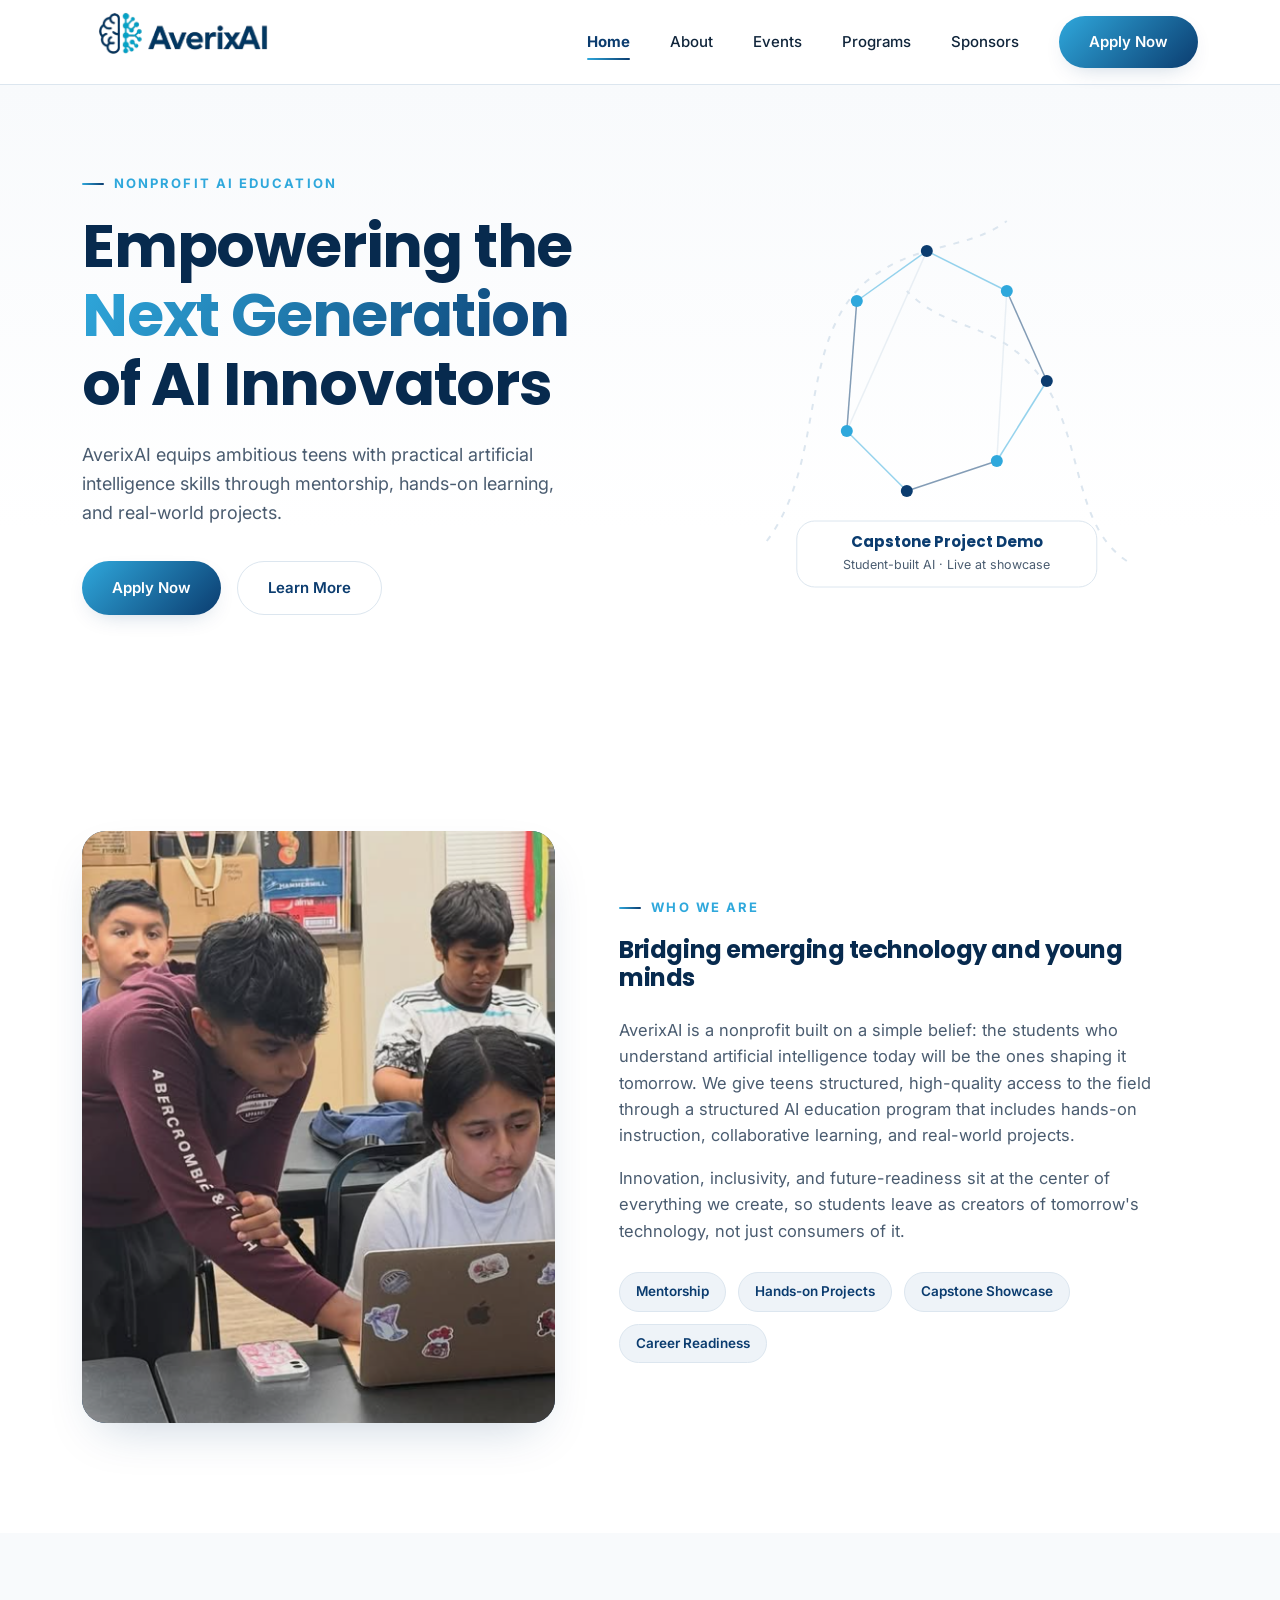
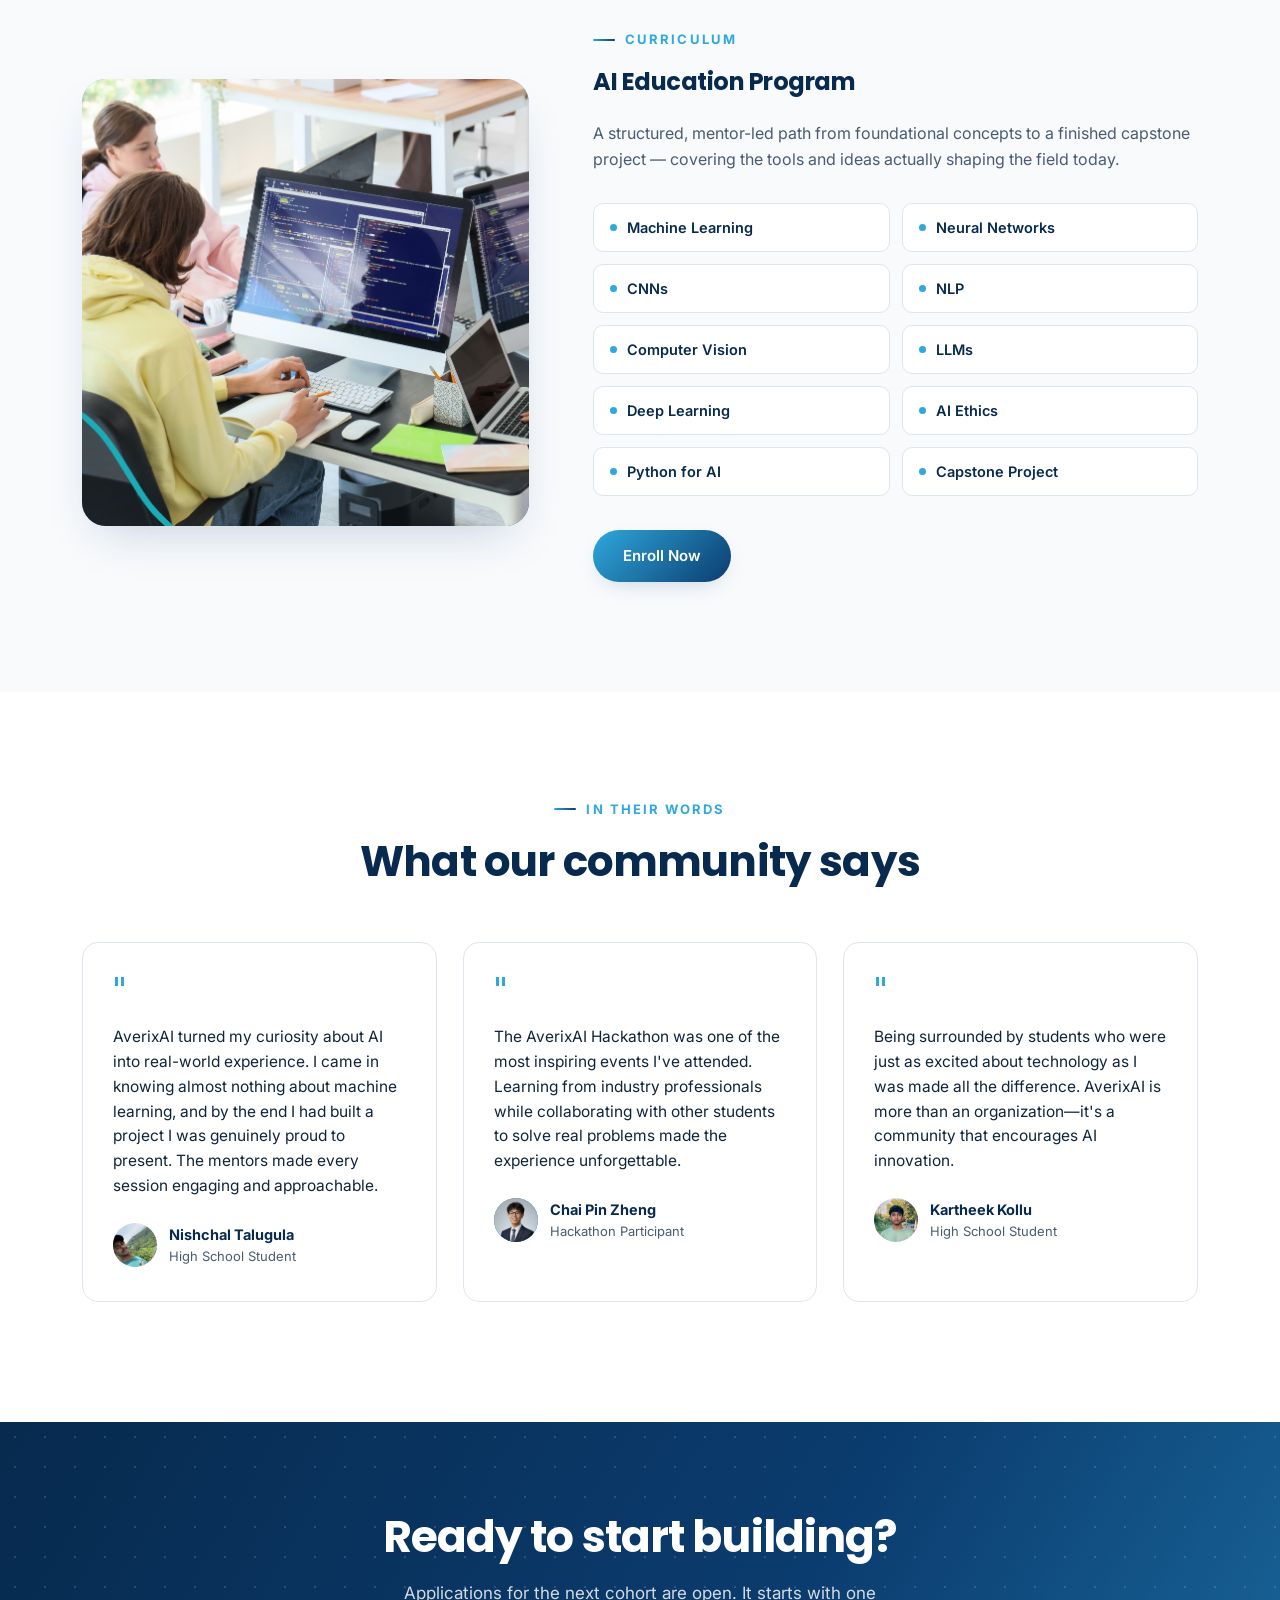
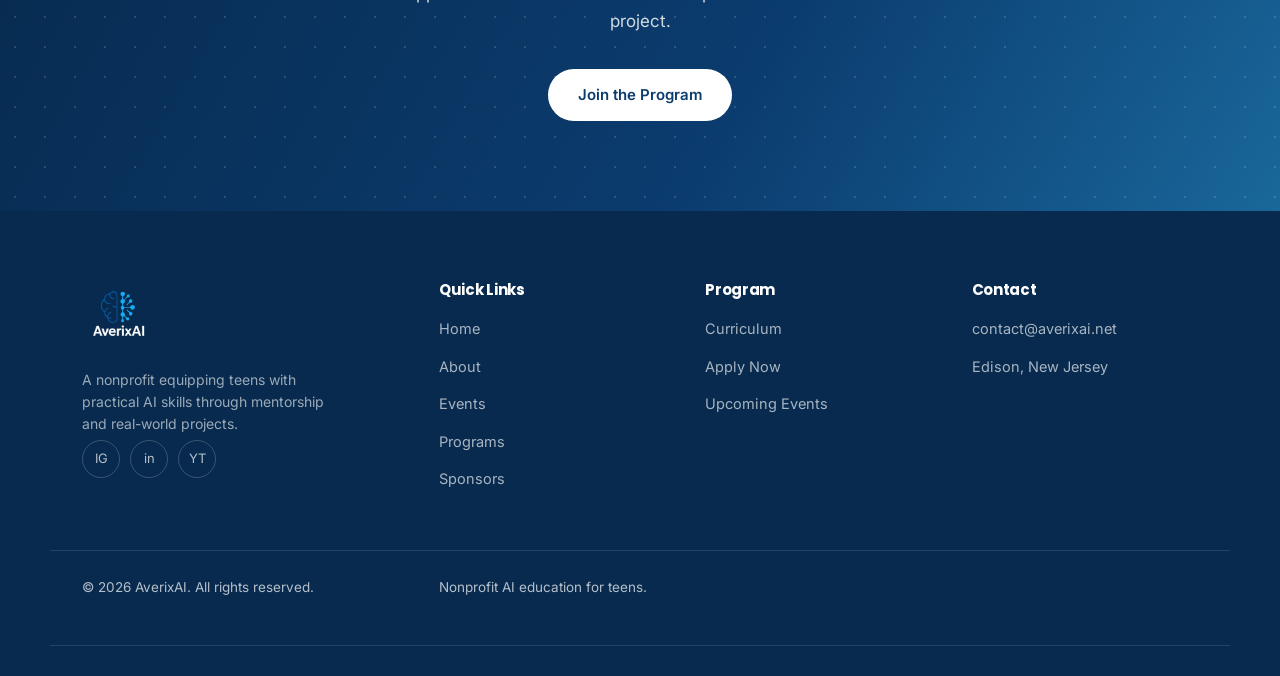
==== index.html @ ac70ca55 "Update index.html" ====
<!DOCTYPE html>
<html lang="en">
<head>
<meta charset="UTF-8">
<meta name="viewport" content="width=device-width, initial-scale=1.0">
<title>AverixAI — Empowering the Next Generation of AI Innovators</title>
<meta name="description" content="AverixAI is a nonprofit equipping teens with practical artificial intelligence skills through mentorship, hands-on learning, and real-world capstone projects.">
<link rel="icon" href="images/logowhitebackgroundsideways.png">
<link rel="preconnect" href="https://fonts.googleapis.com">
<link rel="preconnect" href="https://fonts.gstatic.com" crossorigin>
<link href="https://fonts.googleapis.com/css2?family=Poppins:wght@600;700;800&family=Inter:wght@400;500;600;700&display=swap" rel="stylesheet">
<link rel="stylesheet" href="style.css">
</head>
<body>

<!-- ===== Nav ===== -->
<header class="nav">
  <div class="container">
    <a href="index.html" class="nav-logo"><img src="images/logowhitebackgroundsideways.png" alt="AverixAI logo" width="100" height="250"></a>
    <nav class="nav-links">
      <a href="index.html" class="active">Home</a>
      <a href="about.html">About</a>
      <a href="events.html">Events</a>
      <a href="programs.html">Programs</a>
      <a href="sponsors.html">Sponsors</a>
      <a href="programs.html#apply" class="btn btn-primary">Apply Now</a>
    </nav>
    <button class="nav-toggle" aria-label="Toggle menu"><span></span><span></span><span></span></button>
  </div>
</header>

<!-- ===== Hero ===== -->
<section class="hero">
  <div class="container">
    <div class="hero-copy reveal">
      <span class="eyebrow">Nonprofit AI Education</span>
      <br>
      <h1>Empowering the <span class="accent">Next Generation</span> of AI Innovators</h1>
      <p>AverixAI equips ambitious teens with practical artificial intelligence skills through mentorship, hands-on learning, and real-world projects.</p>
      <div class="hero-actions">
        <a class="btn btn-primary" href="https://forms.gle/VHdP1PKy79CouppbA" target="_blank">Apply Now</a>
        <a href="about.html" class="btn btn-secondary">Learn More</a>
      </div>
    </div>
    <div class="hero-visual reveal">
      <svg viewBox="0 0 480 460" fill="none" xmlns="http://www.w3.org/2000/svg">
        <path class="synapse-path" d="M60 380 C 120 300, 90 180, 160 120 C 210 80, 260 90, 300 60" stroke="#DCE6EF" stroke-width="2" fill="none"/>
        <path class="synapse-path" d="M420 400 C 360 360, 380 260, 320 200 C 280 160, 240 170, 200 130" stroke="#DCE6EF" stroke-width="2" fill="none"/>
        <line x1="150" y1="140" x2="220" y2="90" stroke="#2FA8DC" stroke-width="1.5" opacity="0.5"/>
        <line x1="220" y1="90" x2="300" y2="130" stroke="#2FA8DC" stroke-width="1.5" opacity="0.5"/>
        <line x1="300" y1="130" x2="340" y2="220" stroke="#0B3C6F" stroke-width="1.5" opacity="0.5"/>
        <line x1="340" y1="220" x2="290" y2="300" stroke="#2FA8DC" stroke-width="1.5" opacity="0.5"/>
        <line x1="290" y1="300" x2="200" y2="330" stroke="#0B3C6F" stroke-width="1.5" opacity="0.5"/>
        <line x1="200" y1="330" x2="140" y2="270" stroke="#2FA8DC" stroke-width="1.5" opacity="0.5"/>
        <line x1="140" y1="270" x2="150" y2="140" stroke="#0B3C6F" stroke-width="1.5" opacity="0.5"/>
        <line x1="220" y1="90" x2="140" y2="270" stroke="#DCE6EF" stroke-width="1.5" opacity="0.6"/>
        <line x1="300" y1="130" x2="290" y2="300" stroke="#DCE6EF" stroke-width="1.5" opacity="0.6"/>
        <circle class="node d1" cx="150" cy="140" r="6" fill="#2FA8DC"/>
        <circle class="node d2" cx="220" cy="90" r="6" fill="#0B3C6F"/>
        <circle class="node d3" cx="300" cy="130" r="6" fill="#2FA8DC"/>
        <circle class="node d4" cx="340" cy="220" r="6" fill="#0B3C6F"/>
        <circle class="node d5" cx="290" cy="300" r="6" fill="#2FA8DC"/>
        <circle class="node d6" cx="200" cy="330" r="6" fill="#0B3C6F"/>
        <circle class="node d1" cx="140" cy="270" r="6" fill="#2FA8DC"/>
        <rect x="90" y="360" width="300" height="66" rx="18" fill="#FFFFFF" stroke="#DCE6EF"/>
        <text x="240" y="386" text-anchor="middle" font-family="Poppins, sans-serif" font-weight="700" font-size="15" fill="#0B3C6F">Capstone Project Demo</text>
        <text x="240" y="408" text-anchor="middle" font-family="Inter, sans-serif" font-size="12.5" fill="#4A5C70">Student-built AI · Live at showcase</text>
      </svg>
    </div>
  </div>
</section>

<!-- ===== About (home) ===== -->
<section class="about-home">
  <div class="container">
    <div class="about-figure reveal">
      <img src="images/about-photo.png" alt="AverixAI students working together on an AI project" class="about-figure-img">
    </div>
    <div class="about-copy reveal">
      <span class="eyebrow">Who We Are</span>
      <h2>Bridging emerging technology and young minds</h2>
      <br>
      <p>AverixAI is a nonprofit built on a simple belief: the students who understand artificial intelligence today will be the ones shaping it tomorrow. We give teens structured, high-quality access to the field through a structured AI education program that includes hands-on instruction, collaborative learning, and real-world projects.</p>
      <p>Innovation, inclusivity, and future-readiness sit at the center of everything we create, so students leave as creators of tomorrow's technology, not just consumers of it.</p>
      <div class="pill-row">
        <span class="pill">Mentorship</span>
        <span class="pill">Hands-on Projects</span>
        <span class="pill">Capstone Showcase</span>
        <span class="pill">Career Readiness</span>
      </div>
    </div>
  </div>
</section>

<!-- ===== AI Program (home) ===== -->
<section class="program-home">
  <div class="container">
    <div class="program-figure reveal">
      <img src="images/programphoto.jpg" alt="Teens coding together in the AverixAI program" class="program-figure-img">
    </div>
    <div class="program-copy reveal">
      <span class="eyebrow">Curriculum</span>
      <h2>AI Education Program</h2>
      <br>
      <p>A structured, mentor-led path from foundational concepts to a finished capstone project — covering the tools and ideas actually shaping the field today.</p>
      <div class="skill-grid reveal-stagger">
        <div class="skill-chip"><span class="dot"></span>Machine Learning</div>
        <div class="skill-chip"><span class="dot"></span>Neural Networks</div>
        <div class="skill-chip"><span class="dot"></span>CNNs</div>
        <div class="skill-chip"><span class="dot"></span>NLP</div>
        <div class="skill-chip"><span class="dot"></span>Computer Vision</div>
        <div class="skill-chip"><span class="dot"></span>LLMs</div>
        <div class="skill-chip"><span class="dot"></span>Deep Learning</div>
        <div class="skill-chip"><span class="dot"></span>AI Ethics</div>
        <div class="skill-chip"><span class="dot"></span>Python for AI</div>
        <div class="skill-chip"><span class="dot"></span>Capstone Project</div>
      </div>
      <a href="programs.html#apply" class="btn btn-primary">Enroll Now</a>
    </div>
  </div>
</section>

<!-- ===== Testimonials ===== -->
<section class="testimonials">
  <div class="container">
    <div class="section-head center reveal">
      <span class="eyebrow" style="justify-content:center">In Their Words</span>
      <h2>What our community says</h2>
    </div>
    <div class="testimonial-grid reveal-stagger">
      <div class="testimonial-card">
        <div class="quote-mark">"</div>
        <p class="quote">AverixAI turned my curiosity about AI into real-world experience. I came in knowing almost nothing about machine learning, and by the end I had built a project I was genuinely proud to present. The mentors made every session engaging and approachable.</p>
        <div class="testimonial-person">
          <img src="images/testimonial-nishchal.jpg" alt="Nishchal Talugula" class="avatar-ring">
          <div>
            <div class="name">Nishchal Talugula</div>
            <div class="role">High School Student</div>
          </div>
        </div>
      </div>
      <div class="testimonial-card">
        <div class="quote-mark">"</div>
        <p class="quote">The AverixAI Hackathon was one of the most inspiring events I've attended. Learning from industry professionals while collaborating with other students to solve real problems made the experience unforgettable.</p>
        <div class="testimonial-person">
          <img src="images/testimonial-chai.png" alt="Chai Pin Zheng" class="avatar-ring">
          <div>
            <div class="name">Chai Pin Zheng</div>
            <div class="role">Hackathon Participant</div>
          </div>
        </div>
      </div>
      <div class="testimonial-card">
        <div class="quote-mark">"</div>
        <p class="quote">Being surrounded by students who were just as excited about technology as I was made all the difference. AverixAI is more than an organization—it's a community that encourages AI innovation.</p>
        <div class="testimonial-person">
          <img src="images/testimonial-kartheek.jpg" alt="Kartheek Kollu" class="avatar-ring">
          <div>
            <div class="name">Kartheek Kollu</div>
            <div class="role">High School Student</div>
          </div>
        </div>
      </div>
    </div>
  </div>
</section>

<!-- ===== CTA ===== -->
<section class="cta-band">
  <div class="container reveal">
    <h2>Ready to start building?</h2>
    <p>Applications for the next cohort are open. It starts with one project.</p>
    <a href="programs.html#apply" class="btn btn-light">Join the Program</a>
  </div>
</section>

<!-- ===== Footer ===== -->
<footer class="footer">
  <div class="container">
    <div class="footer-brand">
      <img src="images/logo.png" alt="AverixAI logo">
      <p>A nonprofit equipping teens with practical AI skills through mentorship and real-world projects.</p>
      <div class="social-row">
        <a href="https://www.instagram.com/averix_ai/" aria-label="Instagram" target="_blank" rel="noopener">IG</a>
        <a href="#" aria-label="LinkedIn">in</a>
        <a href="#" aria-label="YouTube">YT</a>
      </div>
    </div>
    <div>
      <h4>Quick Links</h4>
      <ul>
        <li><a href="index.html">Home</a></li>
        <li><a href="about.html">About</a></li>
        <li><a href="events.html">Events</a></li>
        <li><a href="programs.html">Programs</a></li>
	<li><a href="sponsors.html">Sponsors</a></li>
      </ul>
    </div>
    <div>
      <h4>Program</h4>
      <ul>
        <li><a href="programs.html">Curriculum</a></li>
        <li><a href="programs.html#apply">Apply Now</a></li>
        <li><a href="events.html">Upcoming Events</a></li>
      </ul>
    </div>
    <div>
      <h4>Contact</h4>
      <ul>
        <li><a href="mailto:contact@averixai.net">contact@averixai.net</a></li>
        <li><a href="#">Edison, New Jersey</a></li>
      </ul>
    </div>
  </div>
  <div class="container footer-bottom">
    <span>© 2026 AverixAI. All rights reserved.</span>
    <span>Nonprofit AI education for teens.</span>
  </div>
</footer>

<script src="script.js"></script>
</body>
</html>
---- style.css ----
/* ===================================================================
   AverixAI — Stylesheet
   Design system: navy/light-blue palette per brief, synapse-line motif
   echoing the brain→circuit mark as the recurring signature device.
   =================================================================== */

:root {
  --navy: #0B3C6F;
  --navy-deep: #072A4E;
  --sky: #2FA8DC;
  --sky-light: #6FC6EA;
  --white: #FFFFFF;
  --fog: #F8FAFC;
  --mist: #EEF3F8;
  --ink: #10253B;
  --ink-soft: #4A5C70;
  --line: #DCE6EF;

  --font-display: 'Poppins', sans-serif;
  --font-body: 'Inter', sans-serif;

  --radius-lg: 24px;
  --radius-md: 16px;
  --radius-sm: 10px;

  --shadow-soft: 0 20px 50px -20px rgba(11, 60, 111, 0.25);
  --shadow-tight: 0 8px 24px -12px rgba(11, 60, 111, 0.3);

  --ease: cubic-bezier(0.16, 1, 0.3, 1);
}

* { margin: 0; padding: 0; box-sizing: border-box; }

html { scroll-behavior: smooth; }

@media (prefers-reduced-motion: reduce) {
  html { scroll-behavior: auto; }
  * { animation-duration: 0.01ms !important; animation-iteration-count: 1 !important; transition-duration: 0.01ms !important; }
}

body {
  font-family: var(--font-body);
  color: var(--ink);
  background: var(--white);
  line-height: 1.6;
  -webkit-font-smoothing: antialiased;
  overflow-x: hidden;
}

img { max-width: 100%; display: block; }

a { color: inherit; text-decoration: none; }

ul { list-style: none; }

.container {
  width: 100%;
  max-width: 1180px;
  margin: 0 auto;
  padding: 0 32px;
}

section { position: relative; }

h1, h2, h3, h4 {
  font-family: var(--font-display);
  color: var(--navy-deep);
  line-height: 1.15;
  letter-spacing: -0.02em;
  font-weight: 700;
}

.eyebrow {
  display: inline-flex;
  align-items: center;
  gap: 10px;
  font-family: var(--font-body);
  font-size: 13px;
  font-weight: 700;
  letter-spacing: 0.16em;
  text-transform: uppercase;
  color: var(--sky);
  margin-bottom: 18px;
}

.eyebrow::before {
  content: "";
  width: 22px;
  height: 2px;
  background: linear-gradient(90deg, var(--sky), var(--navy));
  border-radius: 2px;
}

p { color: var(--ink-soft); }

.section-head {
  max-width: 620px;
  margin-bottom: 56px;
}

.section-head.center { margin-left: auto; margin-right: auto; text-align: center; }

.section-head h2 { font-size: clamp(28px, 3.4vw, 42px); margin-bottom: 16px; }

.section-head p { font-size: 17px; }

/* ---------- Buttons ---------- */

.btn {
  display: inline-flex;
  align-items: center;
  justify-content: center;
  gap: 8px;
  padding: 14px 30px;
  border-radius: 100px;
  font-family: var(--font-body);
  font-weight: 600;
  font-size: 15px;
  cursor: pointer;
  border: none;
  transition: transform 0.35s var(--ease), box-shadow 0.35s var(--ease), background 0.35s var(--ease);
  white-space: nowrap;
}

.btn-primary {
  background: linear-gradient(135deg, var(--sky), var(--navy));
  color: var(--white);
  box-shadow: var(--shadow-tight);
}

.btn-primary:hover { transform: translateY(-3px); box-shadow: 0 16px 34px -14px rgba(11,60,111,0.45); }

.btn-secondary {
  background: transparent;
  color: var(--navy);
  border: 1.5px solid var(--line);
}

.btn-secondary:hover { border-color: var(--sky); color: var(--sky); transform: translateY(-3px); }

.btn-light {
  background: var(--white);
  color: var(--navy);
}
.btn-light:hover { transform: translateY(-3px); box-shadow: var(--shadow-tight); }

.btn-block { width: 100%; }

/* ---------- Nav ---------- */

.nav {
  position: sticky;
  top: 0;
  z-index: 200;
  background: rgba(255, 255, 255, 0.82);
  backdrop-filter: blur(14px);
  -webkit-backdrop-filter: blur(14px);
  border-bottom: 1px solid var(--line);
}

.nav .container {
  display: flex;
  align-items: center;
  justify-content: space-between;
  height: 84px;
}

.nav-logo { display: flex; align-items: center; }
.nav-logo img { height: 200px; width: auto; }

.nav-links {
  display: flex;
  align-items: center;
  gap: 40px;
}

.nav-links a:not(.btn) {
  font-size: 15px;
  font-weight: 500;
  color: var(--ink);
  position: relative;
  padding: 6px 0;
  transition: color 0.25s var(--ease);
}

.nav-links a:not(.btn)::after {
  content: "";
  position: absolute;
  left: 0; right: 100%;
  bottom: 0;
  height: 2px;
  background: linear-gradient(90deg, var(--sky), var(--navy));
  transition: right 0.35s var(--ease);
  border-radius: 2px;
}

.nav-links a:not(.btn):hover { color: var(--navy); }
.nav-links a:not(.btn):hover::after,
.nav-links a.active::after { right: 0; }
.nav-links a.active { color: var(--navy); font-weight: 700; }

.nav-toggle {
  display: none;
  flex-direction: column;
  gap: 5px;
  background: none;
  border: none;
  cursor: pointer;
  padding: 8px;
}
.nav-toggle span { width: 24px; height: 2px; background: var(--navy-deep); border-radius: 2px; transition: all 0.3s var(--ease); }

/* ---------- Synapse divider — signature element ---------- */

.synapse-divider {
  display: block;
  width: 100%;
  height: 34px;
  margin: 0 auto;
}

.synapse-rule {
  display: flex;
  align-items: center;
  gap: 6px;
  width: 100%;
}
.synapse-rule .line { flex: 1; height: 1px; background: var(--line); }
.synapse-rule .dot { width: 5px; height: 5px; border-radius: 50%; background: var(--sky); }
.synapse-rule .dot:nth-child(3) { background: var(--navy); }

/* ---------- Hero ---------- */

.hero {
  padding: 76px 0 100px;
  background: linear-gradient(180deg, var(--fog) 0%, var(--white) 70%);
  overflow: hidden;
  position: relative;
}

.hero .container {
  display: grid;
  grid-template-columns: 1.05fr 0.95fr;
  gap: 60px;
  align-items: center;
}

.hero-copy h1 {
  font-size: clamp(38px, 5vw, 60px);
  margin-bottom: 22px;
}

.hero-copy h1 .accent {
  background: linear-gradient(120deg, var(--sky), var(--navy));
  -webkit-background-clip: text;
  background-clip: text;
  color: transparent;
}

.hero-copy p {
  font-size: 18px;
  max-width: 480px;
  margin-bottom: 34px;
}

.hero-actions { display: flex; gap: 16px; flex-wrap: wrap; }

.hero-visual {
  position: relative;
  height: 460px;
}

.hero-visual svg { width: 100%; height: 100%; }

.node { animation: pulse 3.4s ease-in-out infinite; transform-origin: center; }
.node.d1 { animation-delay: 0s; }
.node.d2 { animation-delay: 0.5s; }
.node.d3 { animation-delay: 1s; }
.node.d4 { animation-delay: 1.5s; }
.node.d5 { animation-delay: 2s; }
.node.d6 { animation-delay: 2.5s; }

@keyframes pulse {
  0%, 100% { opacity: 0.55; r: 5; }
  50% { opacity: 1; r: 7; }
}

.synapse-path {
  stroke-dasharray: 6 8;
  animation: dash 24s linear infinite;
}
@keyframes dash { to { stroke-dashoffset: -400; } }

/* ---------- Reveal-on-scroll ---------- */

.reveal {
  opacity: 0;
  transform: translateY(28px);
  transition: opacity 0.8s var(--ease), transform 0.8s var(--ease);
}
.reveal.in-view { opacity: 1; transform: translateY(0); }
.reveal-stagger.in-view > * { opacity: 1; transform: translateY(0); }
.reveal-stagger > * {
  opacity: 0;
  transform: translateY(24px);
  transition: opacity 0.7s var(--ease), transform 0.7s var(--ease);
}
.reveal-stagger.in-view > *:nth-child(1) { transition-delay: 0.05s; }
.reveal-stagger.in-view > *:nth-child(2) { transition-delay: 0.15s; }
.reveal-stagger.in-view > *:nth-child(3) { transition-delay: 0.25s; }
.reveal-stagger.in-view > *:nth-child(4) { transition-delay: 0.35s; }

/* ---------- About (home) section ---------- */

.about-home {
  padding: 110px 0;
}

.about-home .container {
  display: grid;
  grid-template-columns: 0.9fr 1.1fr;
  gap: 64px;
  align-items: center;
}

.about-figure {
  position: relative;
  border-radius: var(--radius-lg);
  background: linear-gradient(150deg, var(--navy) 0%, var(--navy-deep) 100%);
  aspect-ratio: 4/5;
  overflow: hidden;
  box-shadow: var(--shadow-soft);
}

.about-figure-img {
  width: 100%;
  height: 100%;
  object-fit: cover;
  display: block;
}

.about-copy p { margin-bottom: 16px; font-size: 16.5px; }

.pill-row {
  display: flex;
  gap: 12px;
  flex-wrap: wrap;
  margin-top: 28px;
}

.pill {
  padding: 8px 16px;
  border-radius: 100px;
  background: var(--mist);
  color: var(--navy);
  font-size: 13.5px;
  font-weight: 600;
  border: 1px solid var(--line);
}

/* ---------- AI Program section (home) ---------- */

.program-home {
  padding: 90px 0 110px;
  background: var(--fog);
}

.program-home .container {
  display: grid;
  grid-template-columns: 0.85fr 1.15fr;
  gap: 64px;
  align-items: center;
}

.program-figure {
  border-radius: var(--radius-lg);
  aspect-ratio: 1/1;
  background: linear-gradient(160deg, var(--sky-light), var(--sky) 55%, var(--navy) 130%);
  position: relative;
  overflow: hidden;
  box-shadow: var(--shadow-soft);
}

.program-figure-img {
  position: relative;
  z-index: 1;
  width: 100%;
  height: 100%;
  object-fit: cover;
  display: block;
}

.skill-grid {
  display: grid;
  grid-template-columns: repeat(2, 1fr);
  gap: 12px;
  margin: 30px 0 34px;
}

.skill-chip {
  display: flex;
  align-items: center;
  gap: 10px;
  padding: 12px 16px;
  background: var(--white);
  border: 1px solid var(--line);
  border-radius: var(--radius-sm);
  font-size: 14.5px;
  font-weight: 600;
  color: var(--navy-deep);
  transition: transform 0.3s var(--ease), border-color 0.3s var(--ease);
}
.skill-chip:hover { transform: translateY(-3px); border-color: var(--sky); }
.skill-chip .dot { width: 7px; height: 7px; border-radius: 50%; background: var(--sky); flex-shrink: 0; }

/* ---------- Testimonials ---------- */

.testimonials { padding: 100px 0 120px; }

.testimonial-grid {
  display: grid;
  grid-template-columns: repeat(3, 1fr);
  gap: 26px;
}

.testimonial-card {
  background: var(--white);
  border: 1px solid var(--line);
  border-radius: var(--radius-md);
  padding: 34px 30px;
  transition: transform 0.4s var(--ease), box-shadow 0.4s var(--ease);
}
.testimonial-card:hover { transform: translateY(-6px); box-shadow: var(--shadow-soft); }

.testimonial-card .quote-mark {
  font-family: var(--font-display);
  font-size: 42px;
  color: var(--sky);
  line-height: 1;
  margin-bottom: 6px;
}

.testimonial-card p.quote { color: var(--ink); font-size: 15.5px; margin-bottom: 24px; }

.testimonial-person { display: flex; align-items: center; gap: 12px; }

.avatar-ring {
  width: 44px; height: 44px;
  border-radius: 50%;
  background: linear-gradient(135deg, var(--sky), var(--navy));
  display: flex; align-items: center; justify-content: center;
  color: var(--white); font-family: var(--font-display); font-weight: 700; font-size: 15px;
  flex-shrink: 0;
  object-fit: cover;
}

.testimonial-person .name { font-weight: 700; color: var(--navy-deep); font-size: 14.5px; }
.testimonial-person .role { font-size: 13px; color: var(--ink-soft); }

/* ---------- CTA band ---------- */

.cta-band {
  padding: 90px 0;
  background: linear-gradient(120deg, var(--navy-deep), var(--navy) 60%, var(--sky) 160%);
  position: relative;
  overflow: hidden;
}

.cta-band::before {
  content: "";
  position: absolute; inset: 0;
  background-image: radial-gradient(rgba(255,255,255,0.14) 1.5px, transparent 1.5px);
  background-size: 30px 30px;
}

.cta-band .container { position: relative; text-align: center; }

.cta-band h2 { color: var(--white); font-size: clamp(28px, 3.6vw, 44px); margin-bottom: 18px; }
.cta-band p { color: rgba(255,255,255,0.82); max-width: 520px; margin: 0 auto 34px; font-size: 17px; }

/* ---------- Footer ---------- */

.footer {
  background: var(--navy-deep);
  color: rgba(255,255,255,0.7);
  padding: 70px 0 30px;
}

.footer .container {
  display: grid;
  grid-template-columns: 1.4fr 1fr 1fr 1fr;
  gap: 40px;
  padding-bottom: 46px;
  border-bottom: 1px solid rgba(255,255,255,0.12);
}

.footer-brand img { height: 72px; margin-bottom: 16px; }
.footer-brand p { color: rgba(255,255,255,0.6); font-size: 14px; max-width: 260px; }

.footer h4 { color: var(--white); font-size: 15px; margin-bottom: 18px; font-family: var(--font-display); }

.footer ul li { margin-bottom: 12px; }
.footer ul li a { font-size: 14.5px; color: rgba(255,255,255,0.65); transition: color 0.25s var(--ease); }
.footer ul li a:hover { color: var(--sky-light); }

.social-row { display: flex; gap: 10px; margin-top: 4px; }
.social-row a {
  width: 38px; height: 38px;
  border-radius: 50%;
  border: 1px solid rgba(255,255,255,0.2);
  display: flex; align-items: center; justify-content: center;
  font-size: 13px;
  transition: background 0.3s var(--ease), border-color 0.3s var(--ease);
}
.social-row a:hover { background: var(--sky); border-color: var(--sky); }

.footer-bottom {
  display: flex;
  justify-content: space-between;
  align-items: center;
  padding-top: 26px;
  font-size: 13.5px;
  flex-wrap: wrap;
  gap: 10px;
}

/* ---------- Page banner (inner pages) ---------- */

.page-banner {
  padding: 64px 0 90px;
  background: linear-gradient(180deg, var(--fog), var(--white));
  text-align: center;
}

.page-banner h1 { font-size: clamp(34px, 4.6vw, 52px); margin-bottom: 16px; }
.page-banner p.lead { max-width: 560px; margin: 0 auto; font-size: 17.5px; }

.banner-image {
  margin-top: 46px;
  border-radius: var(--radius-lg);
  aspect-ratio: 21/8;
  background: linear-gradient(120deg, var(--navy-deep), var(--navy) 55%, var(--sky));
  position: relative;
  overflow: hidden;
  box-shadow: var(--shadow-soft);
}
.banner-image-img {
  position: relative;
  z-index: 1;
  width: 100%;
  height: 100%;
  object-fit: cover;
  display: block;
}

/* ---------- Stats ---------- */

.stats { padding: 100px 0; }

.stats-grid {
  display: grid;
  grid-template-columns: repeat(4, 1fr);
  gap: 24px;
}

.stat-card {
  text-align: center;
  padding: 38px 20px;
  border-radius: var(--radius-md);
  background: var(--fog);
  border: 1px solid var(--line);
  transition: transform 0.4s var(--ease), box-shadow 0.4s var(--ease);
}
.stat-card:hover { transform: translateY(-6px); box-shadow: var(--shadow-soft); background: var(--white); }

.stat-icon {
  width: 52px; height: 52px;
  margin: 0 auto 18px;
  border-radius: 50%;
  background: linear-gradient(135deg, var(--sky), var(--navy));
  display: flex; align-items: center; justify-content: center;
  color: var(--white);
}

.stat-num {
  font-family: var(--font-display);
  font-size: 40px;
  font-weight: 700;
  color: var(--navy-deep);
  line-height: 1;
  margin-bottom: 10px;
}

.stat-label { font-size: 14.5px; font-weight: 600; color: var(--ink-soft); }

/* ---------- Leadership ---------- */

.leadership { padding: 20px 0 110px; background: var(--fog); }
.leadership-inner { padding-top: 90px; }

.leader-grid {
  display: grid;
  grid-template-columns: repeat(4, 1fr);
  gap: 26px;
}

.leader-card {
  background: var(--white);
  border-radius: var(--radius-md);
  border: 1px solid var(--line);
  padding: 34px 22px;
  text-align: center;
  transition: transform 0.4s var(--ease), box-shadow 0.4s var(--ease);
}
.leader-card:hover { transform: translateY(-6px); box-shadow: var(--shadow-soft); }

.leader-photo {
  width: 108px; height: 108px;
  border-radius: 50%;
  margin: 0 auto 20px;
  background: linear-gradient(150deg, var(--mist), var(--line));
  border: 2px dashed var(--sky-light);
  display: flex; align-items: center; justify-content: center;
  color: var(--sky);
  font-size: 13px; font-weight: 600;
  object-fit: cover;
}

.leader-card .name { font-family: var(--font-display); font-weight: 700; font-size: 17px; color: var(--navy-deep); margin-bottom: 4px; }
.leader-card .role { font-size: 13.5px; color: var(--sky); font-weight: 600; }

/* ---------- Values ---------- */

.values { padding: 20px 0 120px; }
.values-inner { padding-top: 90px; }

.values-grid {
  display: grid;
  grid-template-columns: repeat(4, 1fr);
  gap: 24px;
}

.value-card {
  padding: 34px 26px;
  border-radius: var(--radius-md);
  border: 1px solid var(--line);
  transition: transform 0.4s var(--ease), box-shadow 0.4s var(--ease), border-color 0.4s var(--ease);
}
.value-card:hover { transform: translateY(-6px); box-shadow: var(--shadow-soft); border-color: var(--sky-light); }

.value-icon {
  width: 46px; height: 46px;
  border-radius: 12px;
  background: var(--mist);
  display: flex; align-items: center; justify-content: center;
  color: var(--navy);
  margin-bottom: 20px;
}

.value-card h3 { font-size: 18.5px; margin-bottom: 10px; }
.value-card p { font-size: 14.5px; }

/* ---------- Events page ---------- */

.events-list { padding: 20px 0 120px; }
.events-list .container > * + * { margin-top: 40px; }

.event-card {
  display: grid;
  grid-template-columns: 1.7fr 1fr;
  gap: 0;
  border: 1px solid var(--line);
  border-radius: var(--radius-lg);
  overflow: hidden;
  background: var(--white);
  transition: box-shadow 0.4s var(--ease);
}
.event-card:hover { box-shadow: var(--shadow-soft); }

.event-main { padding: 44px; }

.event-tag {
  display: inline-block;
  padding: 6px 14px;
  border-radius: 100px;
  font-size: 12.5px;
  font-weight: 700;
  letter-spacing: 0.04em;
  margin-bottom: 18px;
}
.event-tag.past { background: var(--mist); color: var(--ink-soft); }
.event-tag.upcoming { background: rgba(47,168,220,0.14); color: var(--sky); }

.event-main h3 { font-size: 26px; margin-bottom: 14px; }

.event-meta {
  display: flex;
  gap: 22px;
  flex-wrap: wrap;
  margin-bottom: 20px;
  font-size: 14px;
  color: var(--ink-soft);
  font-weight: 500;
}
.event-meta span { display: flex; align-items: center; gap: 7px; }

.event-main p.desc { font-size: 15px; margin-bottom: 10px; }

.event-side {
  background: var(--fog);
  padding: 44px 34px;
  border-left: 1px solid var(--line);
  display: flex;
  flex-direction: column;
  justify-content: center;
}

.event-side h4 {
  font-size: 13.5px;
  text-transform: uppercase;
  letter-spacing: 0.08em;
  color: var(--navy);
  margin-bottom: 18px;
}

.event-side .btn-secondary { margin-bottom: 12px; width: 100%; }

/* ---------- Programs page ---------- */

.program-overview { padding: 20px 0 100px; }
.program-overview-inner { padding-top: 90px; }

.overview-grid {
  display: grid;
  grid-template-columns: 1fr 1fr;
  gap: 60px;
  align-items: start;
}

.overview-list {
  display: grid;
  grid-template-columns: repeat(2, 1fr);
  gap: 10px 20px;
  margin-top: 20px;
}
.overview-list li {
  font-size: 14.5px;
  font-weight: 600;
  color: var(--navy-deep);
  display: flex;
  align-items: center;
  gap: 9px;
}
.overview-list li::before {
  content: "";
  width: 6px; height: 6px;
  border-radius: 50%;
  background: var(--sky);
  flex-shrink: 0;
}

.highlights { padding: 20px 0 110px; background: var(--fog); }
.highlights-inner { padding-top: 90px; }

.highlights-grid {
  display: grid;
  grid-template-columns: repeat(3, 1fr);
  gap: 24px;
}

.highlight-card {
  background: var(--white);
  border-radius: var(--radius-md);
  padding: 32px 26px;
  border: 1px solid var(--line);
  transition: transform 0.4s var(--ease), box-shadow 0.4s var(--ease);
}
.highlight-card:hover { transform: translateY(-6px); box-shadow: var(--shadow-soft); }

.highlight-card .value-icon { margin-bottom: 18px; }
.highlight-card h3 { font-size: 17px; margin-bottom: 8px; }
.highlight-card p { font-size: 14px; }

/* ---------- Timeline ---------- */

.timeline-section { padding: 20px 0 120px; }
.timeline-inner { padding-top: 90px; }

.timeline {
  position: relative;
  max-width: 760px;
  margin: 0 auto;
}

.timeline::before {
  content: "";
  position: absolute;
  left: 27px;
  top: 8px;
  bottom: 8px;
  width: 2px;
  background: repeating-linear-gradient(180deg, var(--sky-light) 0 6px, transparent 6px 12px);
}

.timeline-item {
  display: grid;
  grid-template-columns: 56px 1fr;
  gap: 24px;
  padding-bottom: 44px;
  position: relative;
}
.timeline-item:last-child { padding-bottom: 0; }

.timeline-node {
  width: 56px; height: 56px;
  border-radius: 50%;
  background: var(--white);
  border: 2px solid var(--sky);
  display: flex; align-items: center; justify-content: center;
  font-family: var(--font-display);
  font-weight: 700;
  color: var(--navy);
  font-size: 15px;
  z-index: 2;
  transition: background 0.3s var(--ease), color 0.3s var(--ease);
}

.timeline-item:hover .timeline-node { background: var(--navy); color: var(--white); }

.timeline-body {
  background: var(--fog);
  border: 1px solid var(--line);
  border-radius: var(--radius-md);
  padding: 22px 26px;
}
.timeline-body h4 { font-size: 17px; margin-bottom: 6px; }
.timeline-body p { font-size: 14px; }

/* ---------- Responsive ---------- */

@media (max-width: 980px) {
  .hero .container,
  .about-home .container,
  .program-home .container,
  .overview-grid { grid-template-columns: 1fr; }

  .hero-visual { height: 320px; order: -1; }
  .about-figure, .program-figure { max-width: 420px; margin: 0 auto; }

  .testimonial-grid,
  .stats-grid,
  .leader-grid,
  .values-grid,
  .highlights-grid { grid-template-columns: repeat(2, 1fr); }

  .event-card { grid-template-columns: 1fr; }
  .event-side { border-left: none; border-top: 1px solid var(--line); }

  .footer .container { grid-template-columns: 1fr 1fr; }
}

@media (max-width: 760px) {
  .nav-links { position: fixed; top: 84px; left: 0; right: 0; background: var(--white); flex-direction: column; align-items: flex-start; gap: 0; padding: 10px 32px 26px; border-bottom: 1px solid var(--line); transform: translateY(-130%); opacity: 0; transition: all 0.35s var(--ease); pointer-events: none; }
  .nav-links.open { transform: translateY(0); opacity: 1; pointer-events: auto; }
  .nav-links a:not(.btn) { width: 100%; padding: 14px 0; border-bottom: 1px solid var(--line); }
  .nav-links .btn { margin-top: 16px; width: 100%; }
  .nav-toggle { display: flex; }

  .testimonial-grid,
  .stats-grid,
  .leader-grid,
  .values-grid,
  .highlights-grid { grid-template-columns: 1fr; }

  .footer .container { grid-template-columns: 1fr; }
  .event-main, .event-side { padding: 30px 26px; }
}

/* ---------- Sponsors page ---------- */

.sponsors-section { padding: 20px 0 40px; }

.sponsor-stage {
  display: flex;
  align-items: center;
  gap: 20px;
  max-width: 900px;
  margin: 0 auto;
}

.sponsor-track {
  flex: 1;
  overflow: hidden;
  border: 1px solid var(--line);
  border-radius: var(--radius-lg);
  background: var(--white);
  box-shadow: var(--shadow-soft);
  position: relative;
}

.sponsor-card {
  display: none;
  grid-template-columns: 0.8fr 1.2fr;
  gap: 40px;
  align-items: center;
  padding: 50px 46px;
}

.sponsor-card.active { display: grid; }

.sponsor-logo {
  display: flex;
  align-items: center;
  justify-content: center;
  height: 190px;
  width: 100%;
  border-radius: var(--radius-md);
  background: var(--fog);
  border: 1px dashed var(--sky-light);
  font-family: var(--font-display);
  font-weight: 700;
  font-size: 20px;
  color: var(--navy);
  text-align: center;
  padding: 10px;
  object-fit: contain;
}

.sponsor-info h3 { font-size: 22px; margin-bottom: 12px; }
.sponsor-info p { font-size: 15px; margin-bottom: 22px; }

.carousel-arrow {
  flex-shrink: 0;
  width: 44px; height: 44px;
  border-radius: 50%;
  border: 1px solid var(--line);
  background: var(--white);
  color: var(--navy);
  font-size: 22px;
  line-height: 1;
  cursor: pointer;
  display: flex;
  align-items: center;
  justify-content: center;
  transition: background 0.3s var(--ease), color 0.3s var(--ease), transform 0.3s var(--ease);
}
.carousel-arrow:hover { background: var(--navy); color: var(--white); transform: scale(1.06); }

.carousel-dots {
  display: flex;
  justify-content: center;
  gap: 8px;
  margin-top: 26px;
}

.carousel-dots .dot {
  width: 8px; height: 8px;
  border-radius: 50%;
  background: var(--line);
  border: none;
  cursor: pointer;
  padding: 0;
  transition: background 0.3s var(--ease), transform 0.3s var(--ease);
}
.carousel-dots .dot.active { background: var(--navy); transform: scale(1.25); }

.become-sponsor {
  padding: 90px 0 120px;
  text-align: center;
}
.become-sponsor h2 { font-size: clamp(26px, 3vw, 34px); margin: 4px 0 14px; }
.become-sponsor p { max-width: 480px; margin: 0 auto 30px; font-size: 15.5px; }

@media (max-width: 760px) {
  .sponsor-stage { gap: 10px; }
  .sponsor-card { grid-template-columns: 1fr; padding: 34px 26px; text-align: center; }
  .sponsor-logo { margin: 0 auto; }
  .carousel-arrow { width: 36px; height: 36px; font-size: 18px; }
}
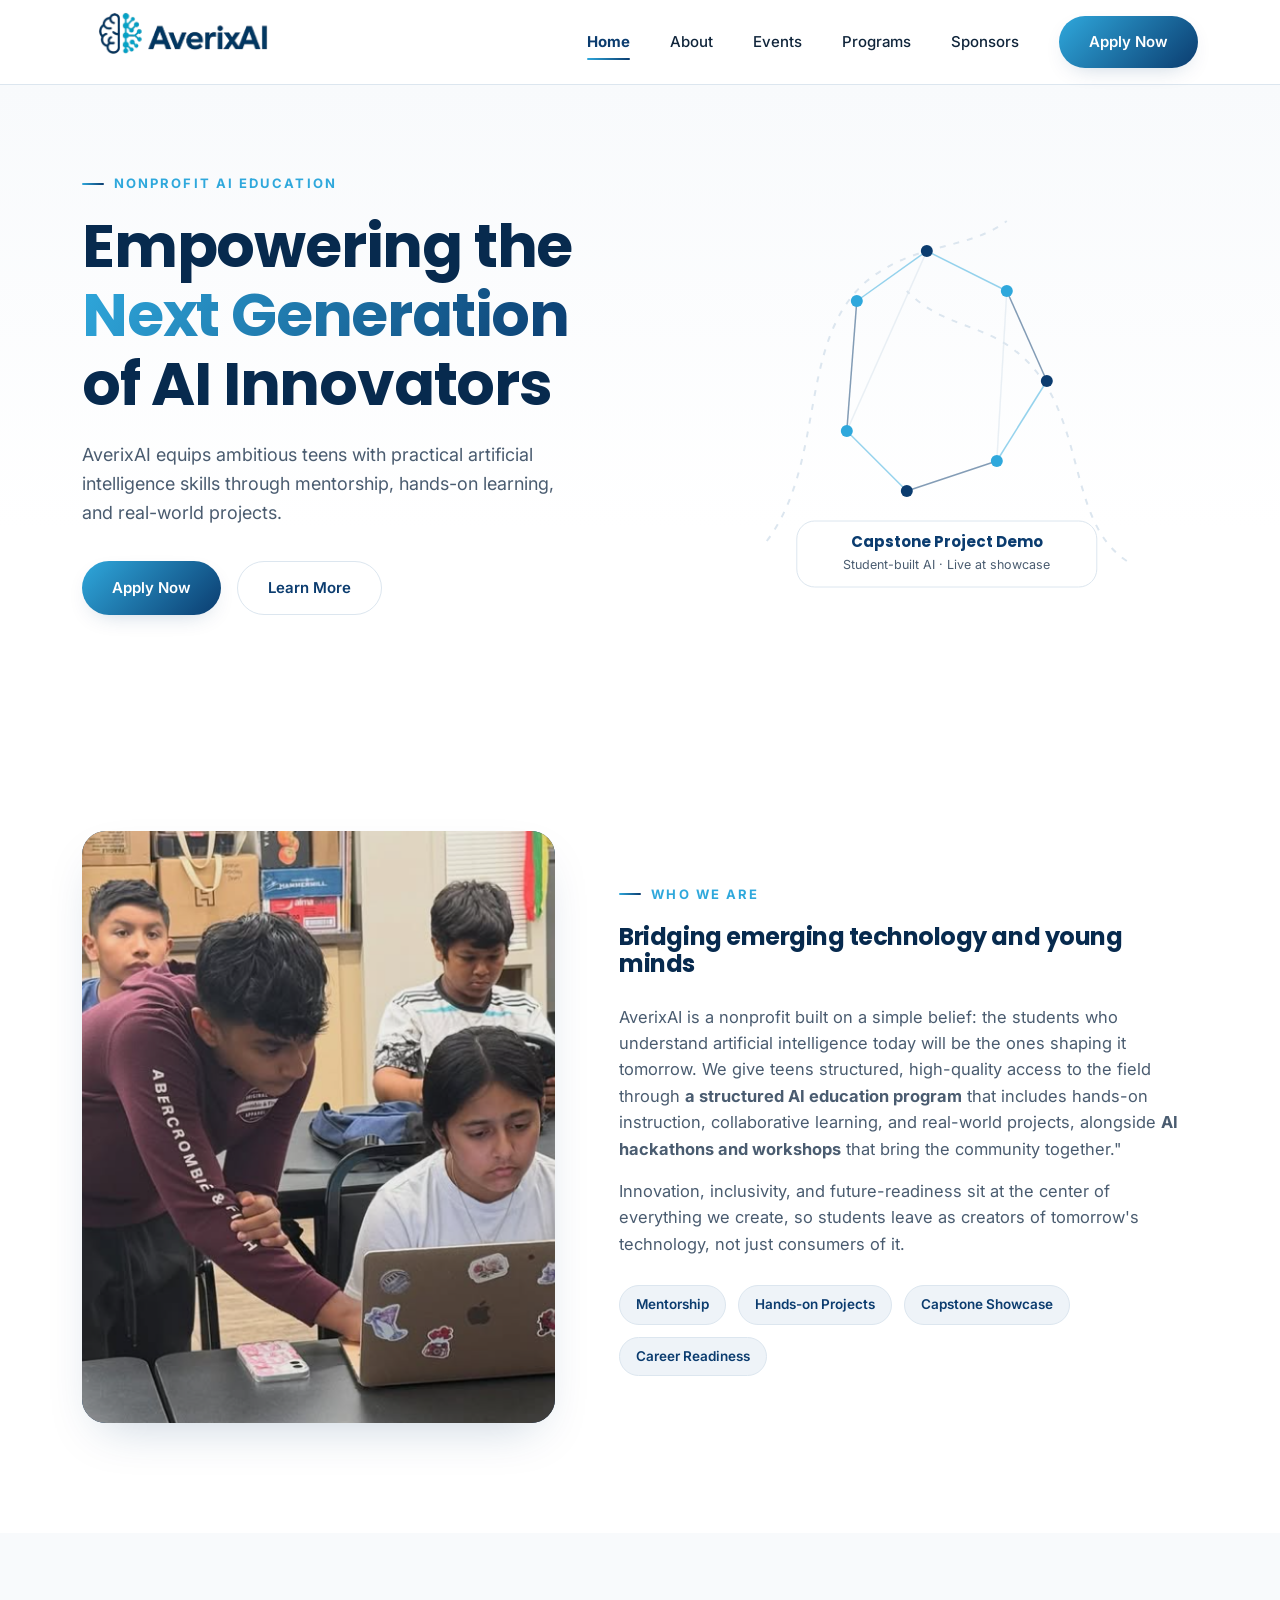
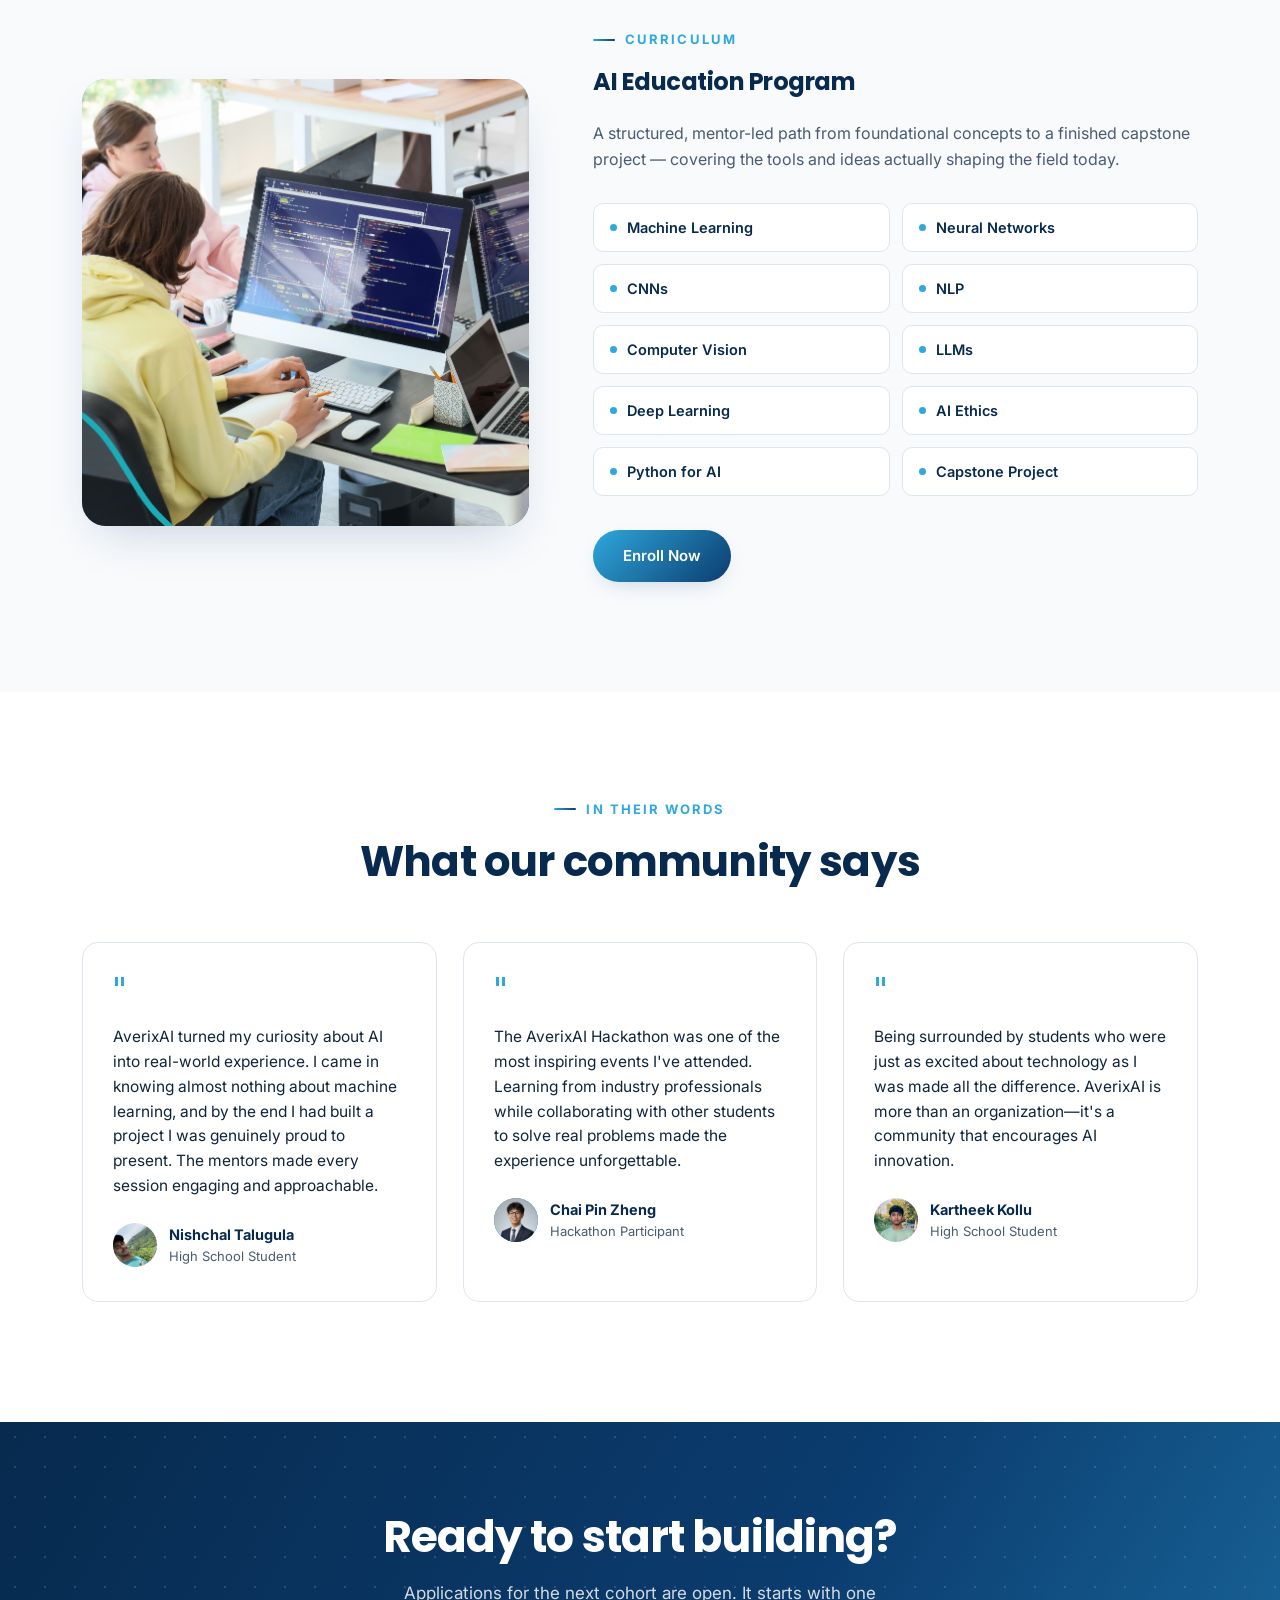
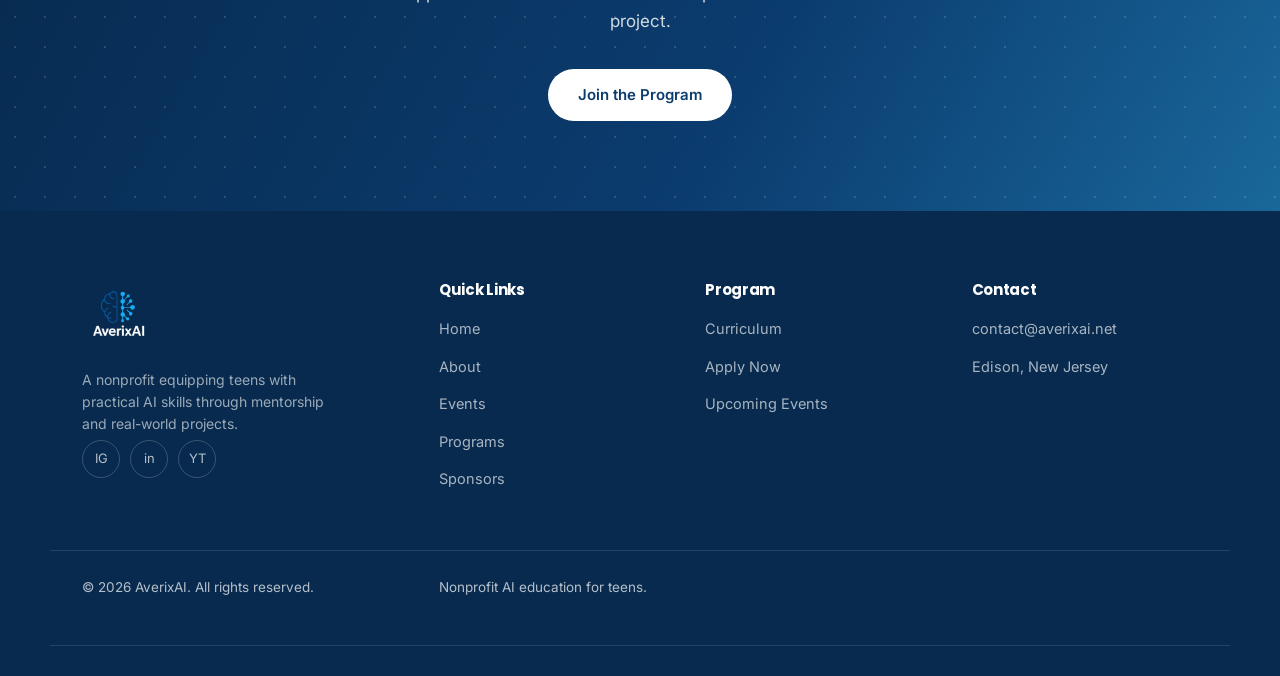
==== commit 74fbfd59: "Update AverixAI program description in index.html Enhanced the description of AverixAI's educational" ====
--- a/index.html
+++ b/index.html
@@ -3,9 +3,9 @@
 <head>
 <meta charset="UTF-8">
 <meta name="viewport" content="width=device-width, initial-scale=1.0">
-<title>AverixAI — Empowering the Next Generation of AI Innovators</title>
+<title>AverixAI</title>
 <meta name="description" content="AverixAI is a nonprofit equipping teens with practical artificial intelligence skills through mentorship, hands-on learning, and real-world capstone projects.">
-<link rel="icon" href="images/logowhitebackgroundsideways.png">
+<link rel="icon" href="images/favicon (2).png">
 <link rel="preconnect" href="https://fonts.googleapis.com">
 <link rel="preconnect" href="https://fonts.gstatic.com" crossorigin>
 <link href="https://fonts.googleapis.com/css2?family=Poppins:wght@600;700;800&family=Inter:wght@400;500;600;700&display=swap" rel="stylesheet">
@@ -80,7 +80,7 @@
       <span class="eyebrow">Who We Are</span>
       <h2>Bridging emerging technology and young minds</h2>
       <br>
-      <p>AverixAI is a nonprofit built on a simple belief: the students who understand artificial intelligence today will be the ones shaping it tomorrow. We give teens structured, high-quality access to the field through a structured AI education program that includes hands-on instruction, collaborative learning, and real-world projects.</p>
+      <p>AverixAI is a nonprofit built on a simple belief: the students who understand artificial intelligence today will be the ones shaping it tomorrow. We give teens structured, high-quality access to the field through <b>a structured AI education program</b> that includes hands-on instruction, collaborative learning, and real-world projects, alongside <b>AI hackathons and workshops</b> that bring the community together."</p>
       <p>Innovation, inclusivity, and future-readiness sit at the center of everything we create, so students leave as creators of tomorrow's technology, not just consumers of it.</p>
       <div class="pill-row">
         <span class="pill">Mentorship</span>
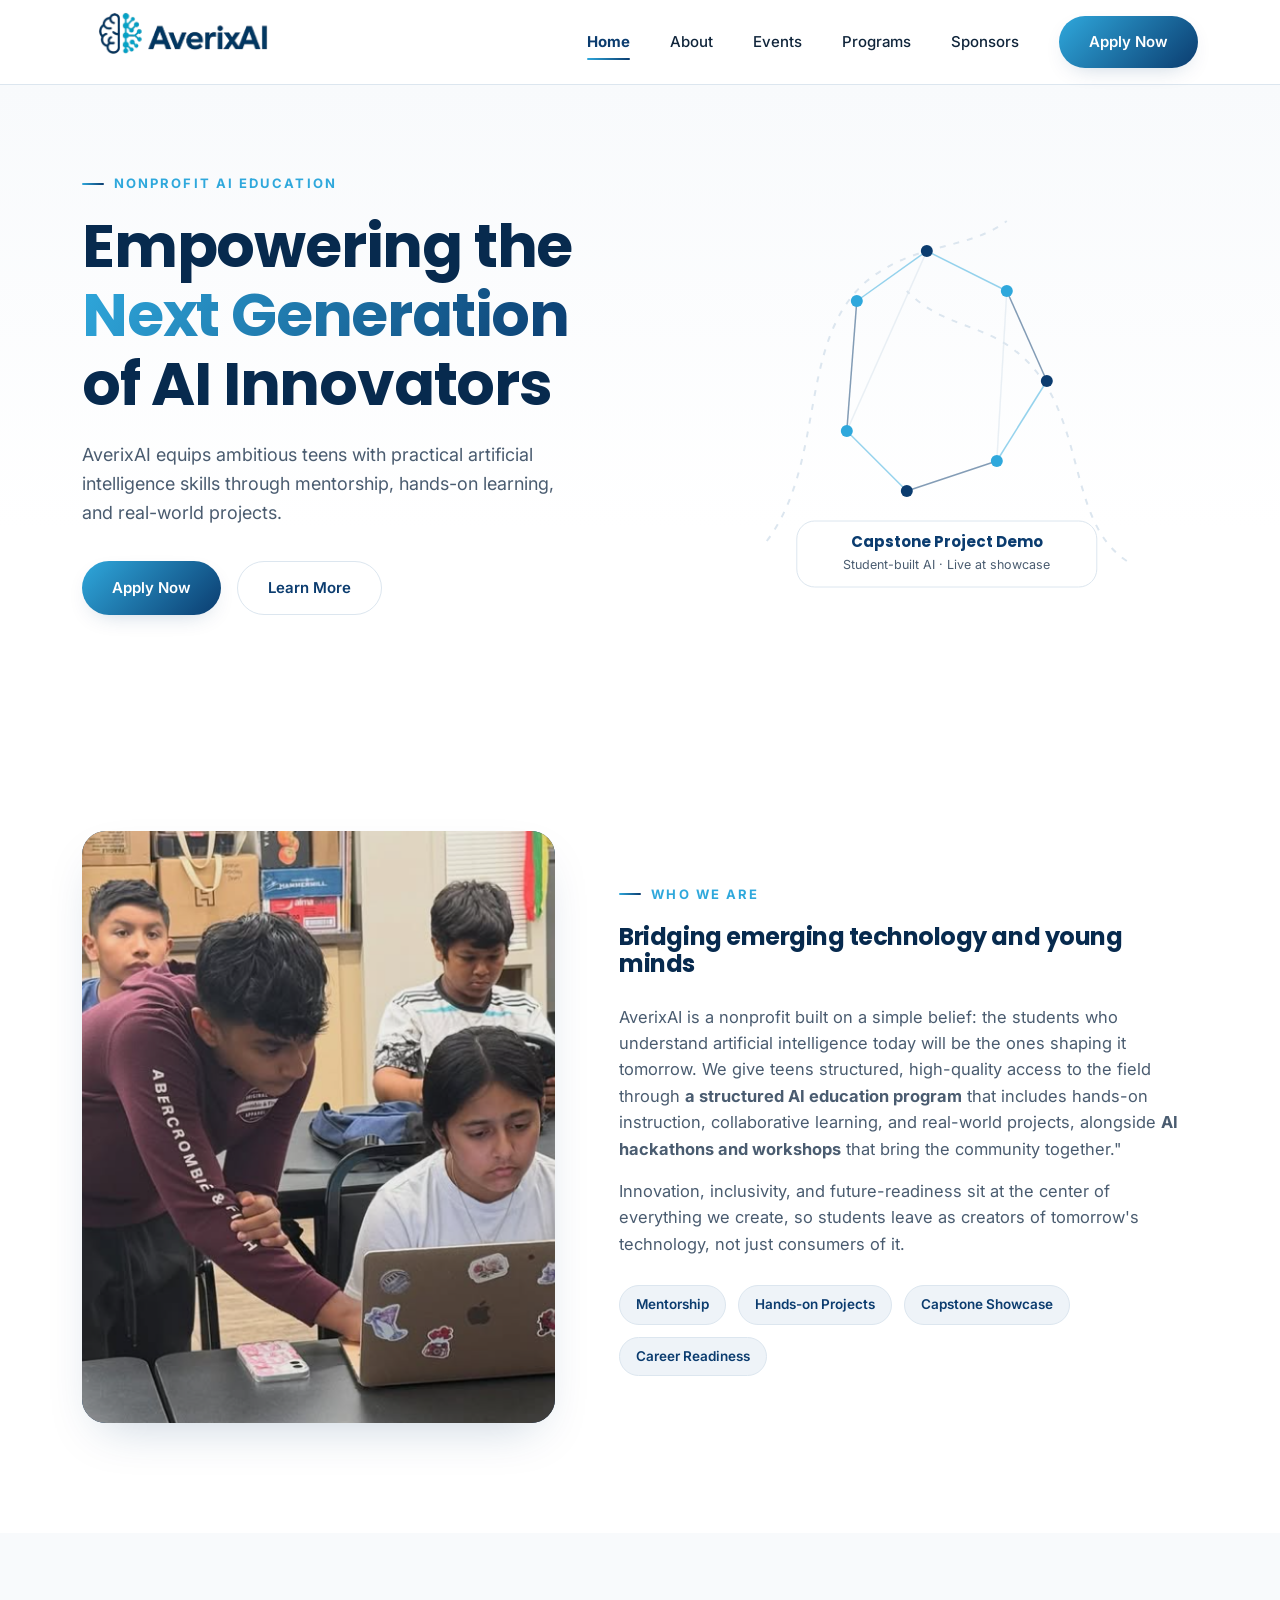
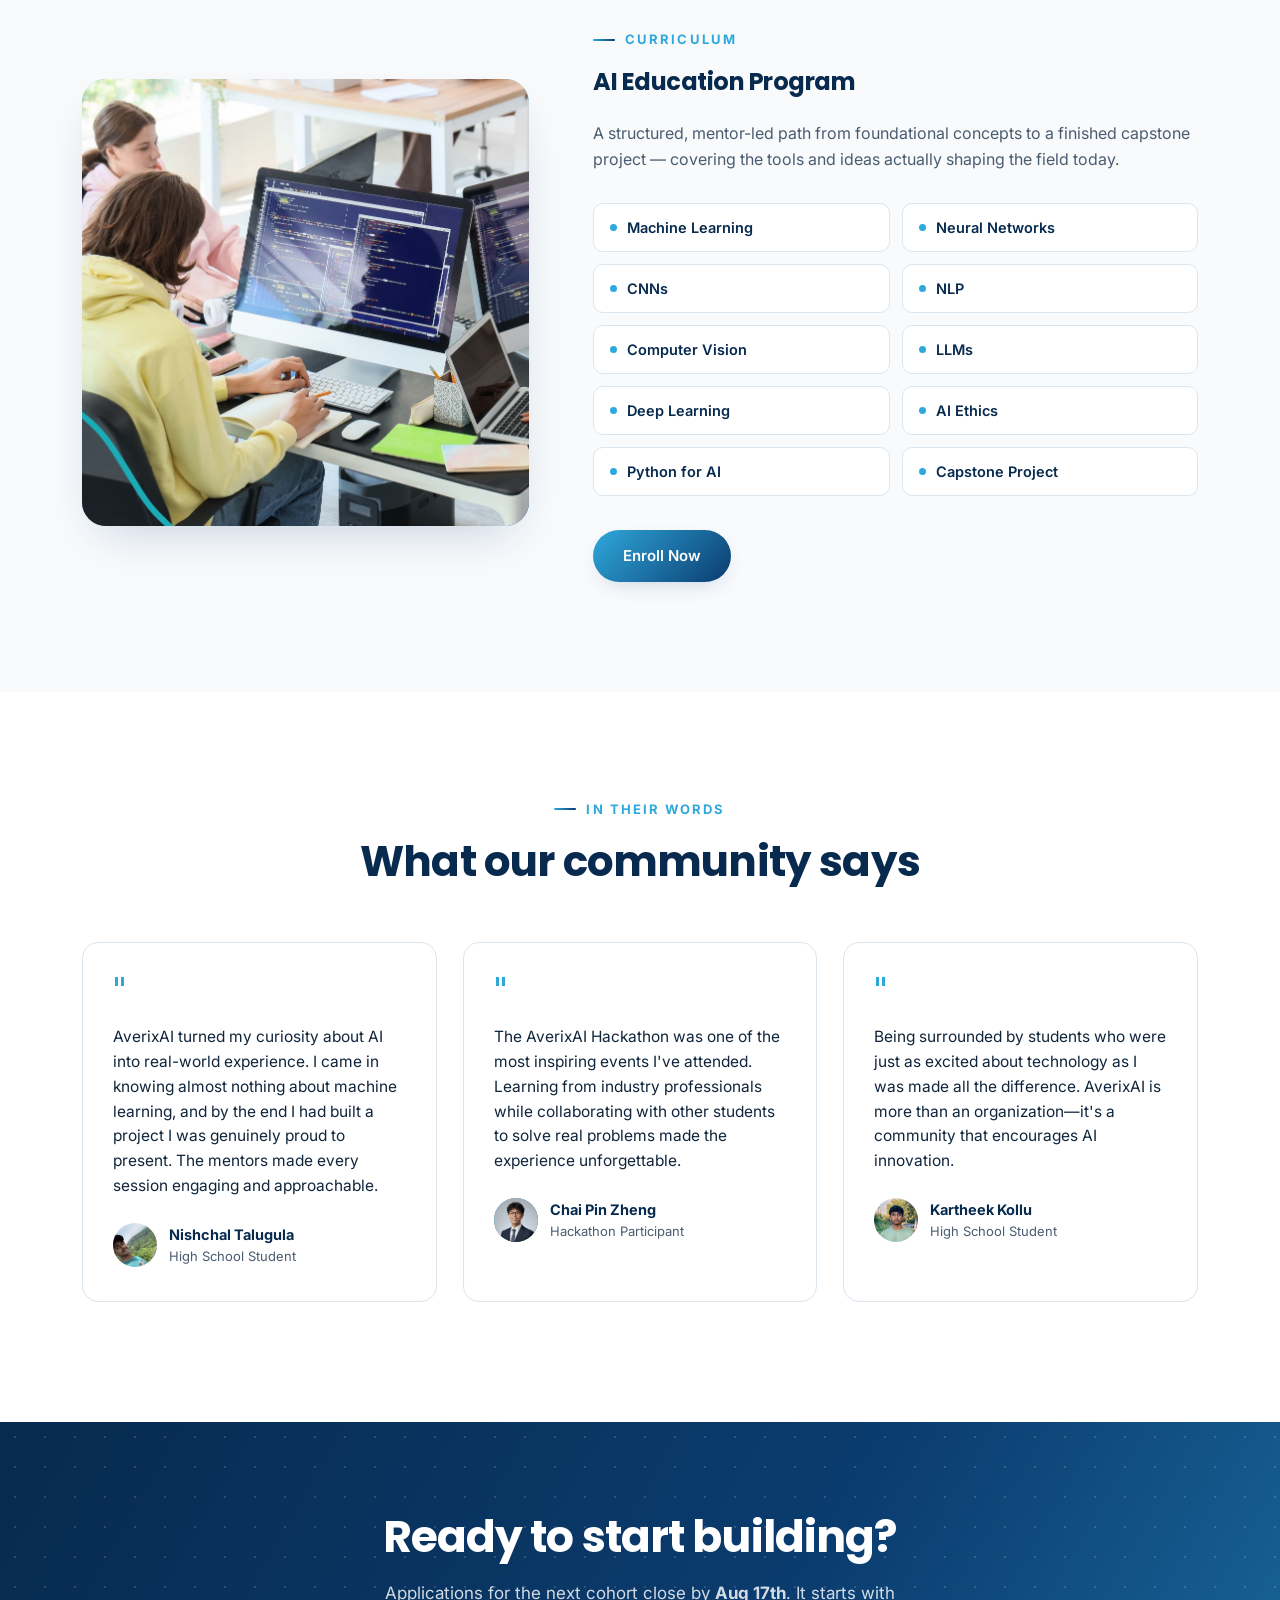
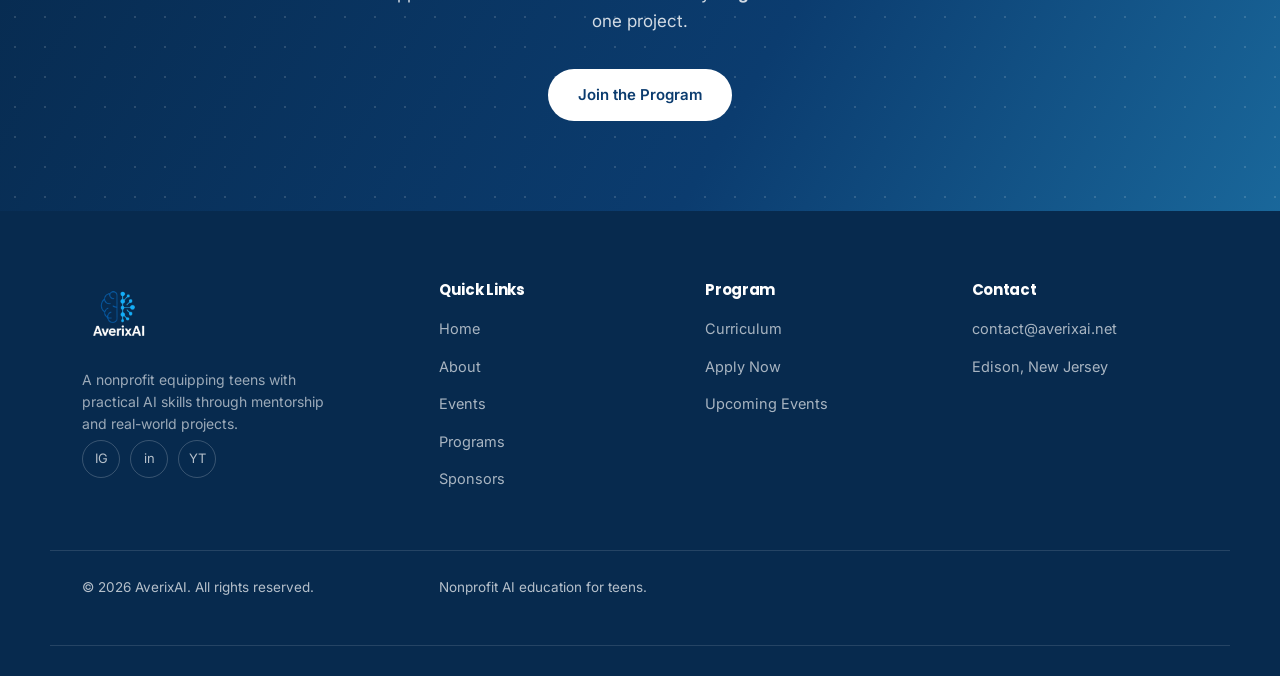
==== commit a7e4a9d2: "Update CTA text with application closing date" ====
--- a/index.html
+++ b/index.html
@@ -169,7 +169,7 @@
 <section class="cta-band">
   <div class="container reveal">
     <h2>Ready to start building?</h2>
-    <p>Applications for the next cohort are open. It starts with one project.</p>
+    <p>Applications for the next cohort close by <b>Aug 17th</b>. It starts with one project.</p>
     <a href="programs.html#apply" class="btn btn-light">Join the Program</a>
   </div>
 </section>
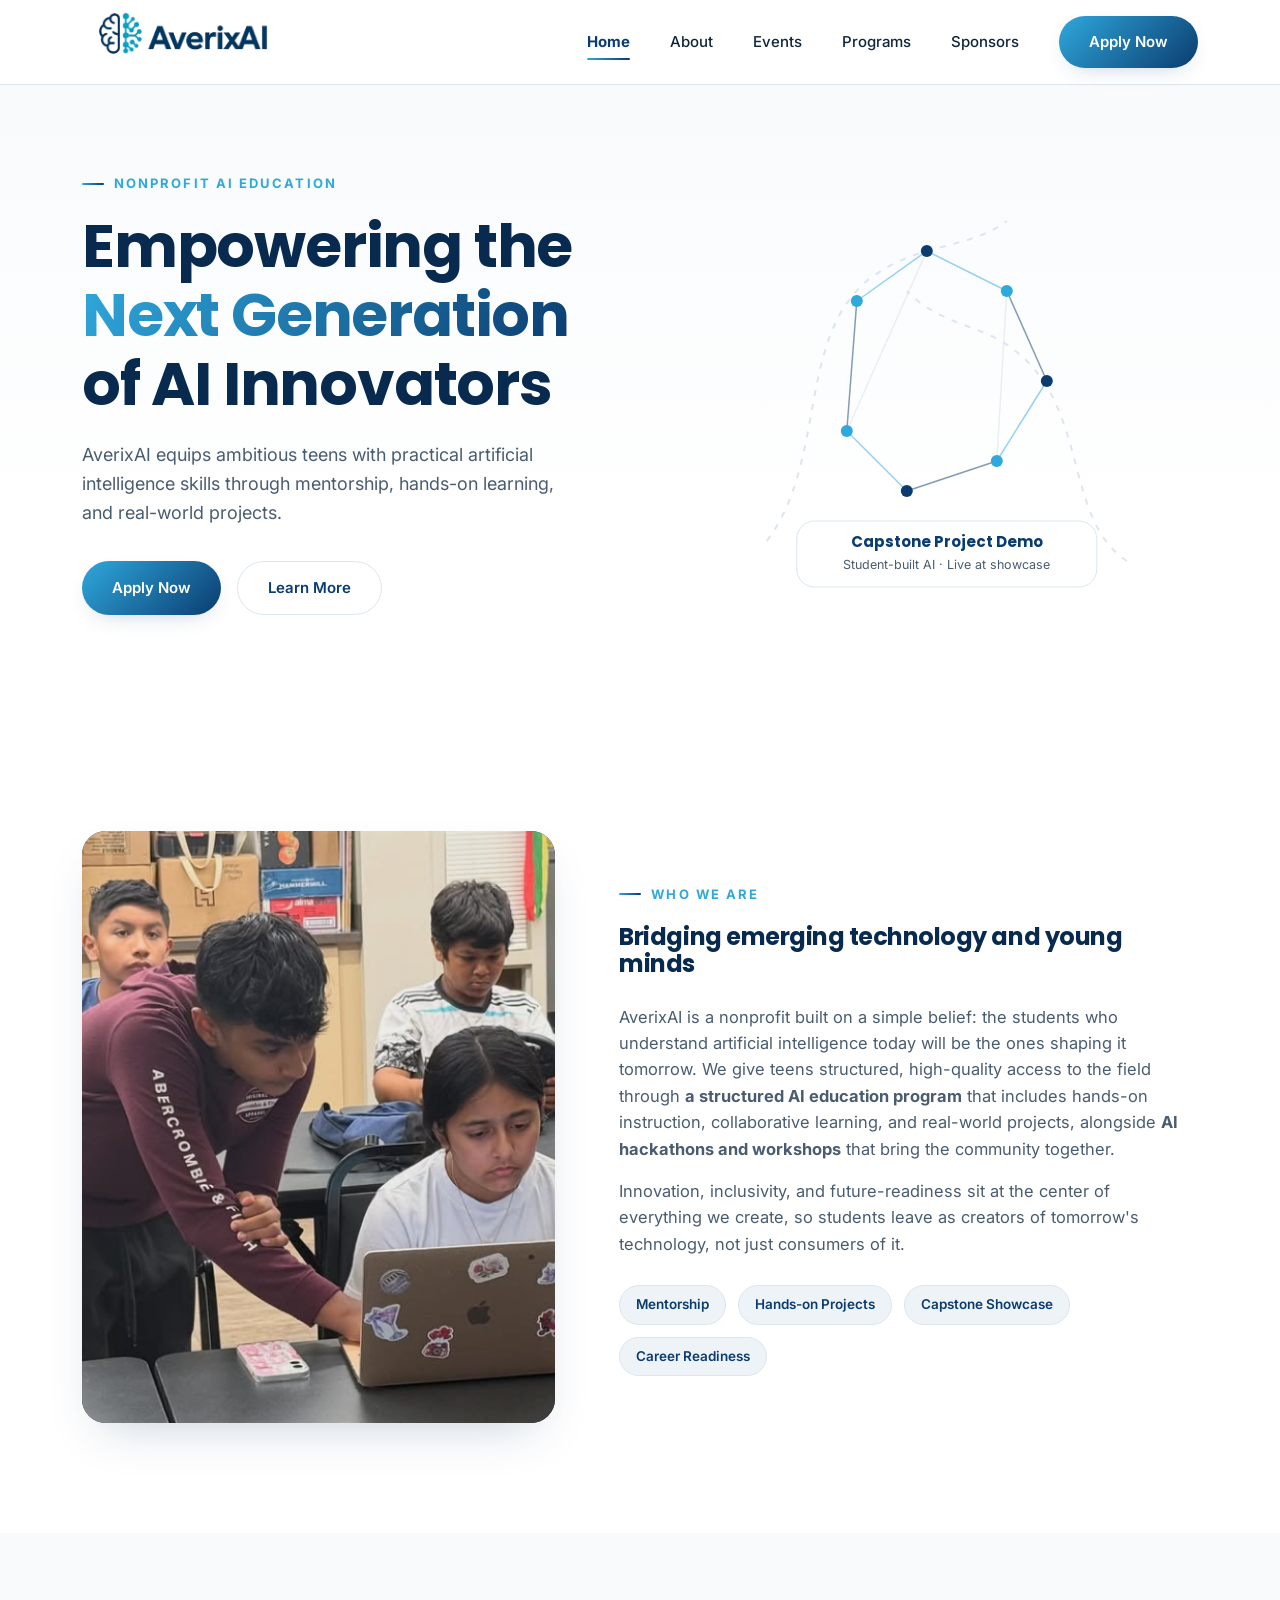
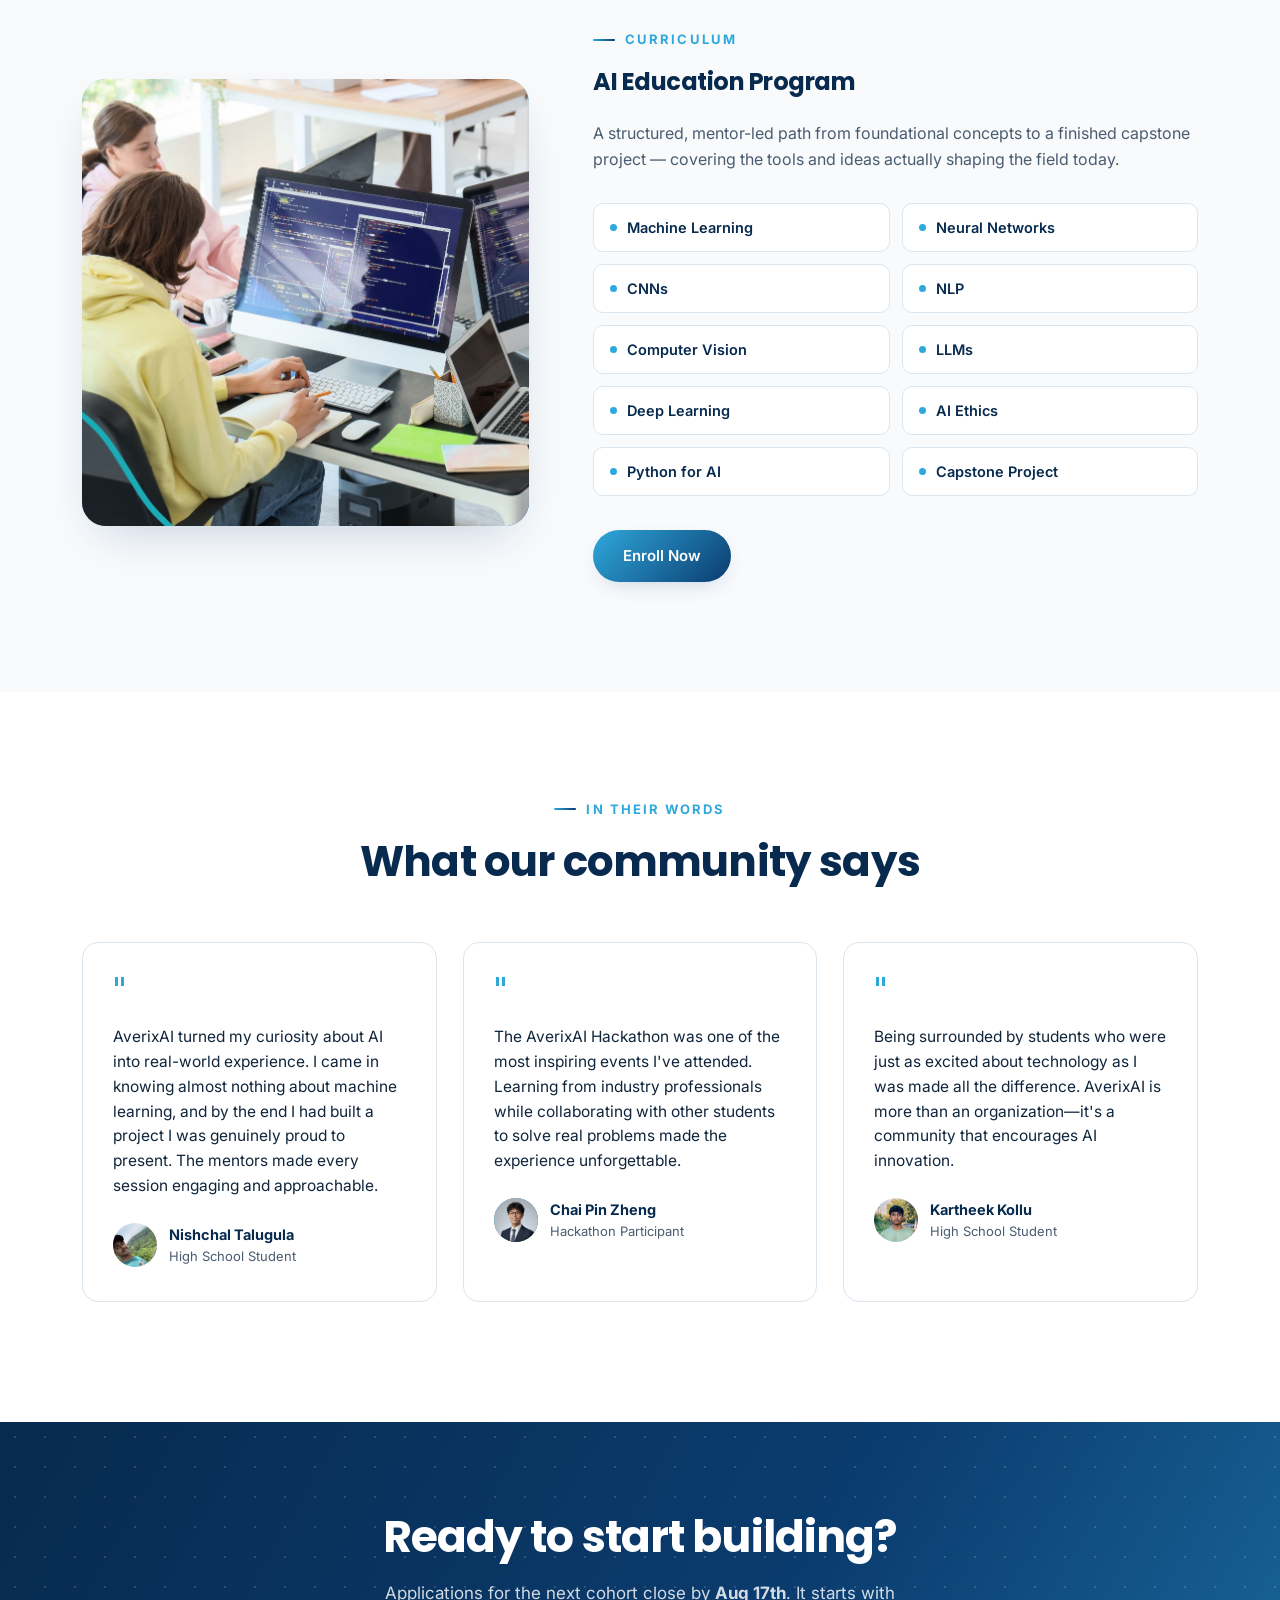
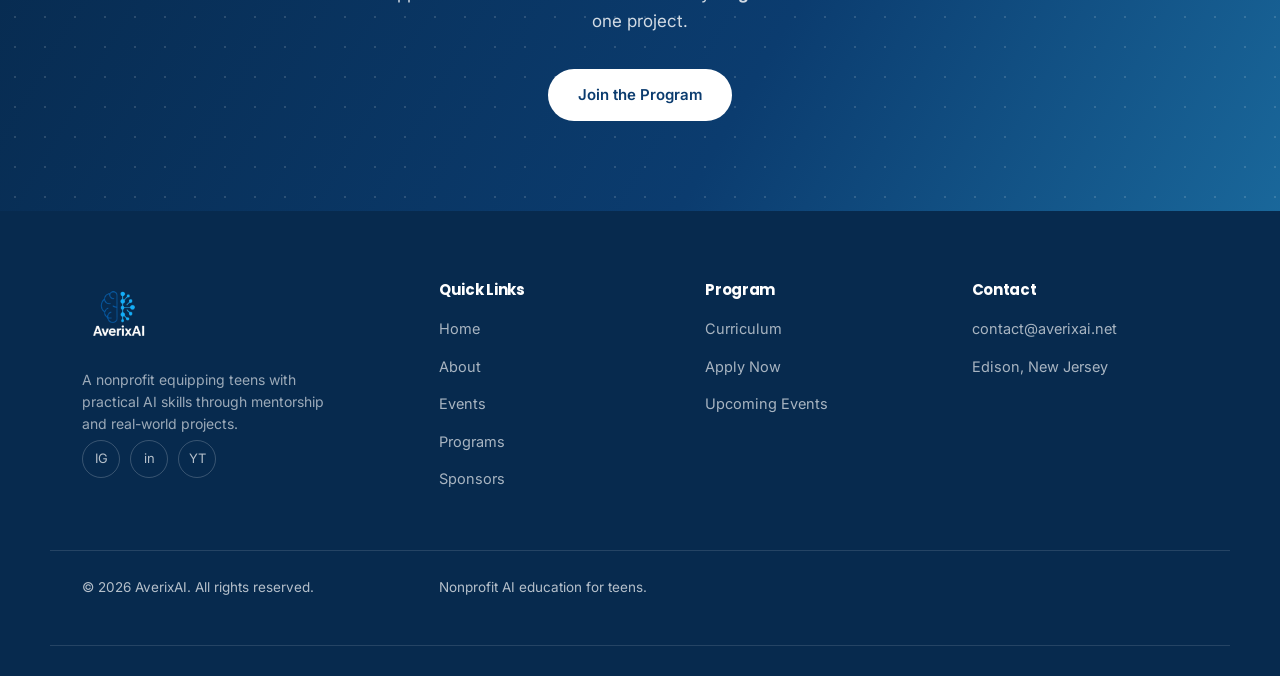
==== commit e67bb3d7: "Update index.html" ====
--- a/index.html
+++ b/index.html
@@ -23,7 +23,7 @@
       <a href="events.html">Events</a>
       <a href="programs.html">Programs</a>
       <a href="sponsors.html">Sponsors</a>
-      <a href="programs.html#apply" class="btn btn-primary">Apply Now</a>
+      <a href="https://forms.gle/uavLmhPKruvMdF4u8" class="btn btn-primary">Apply Now</a>
     </nav>
     <button class="nav-toggle" aria-label="Toggle menu"><span></span><span></span><span></span></button>
   </div>
@@ -80,7 +80,7 @@
       <span class="eyebrow">Who We Are</span>
       <h2>Bridging emerging technology and young minds</h2>
       <br>
-      <p>AverixAI is a nonprofit built on a simple belief: the students who understand artificial intelligence today will be the ones shaping it tomorrow. We give teens structured, high-quality access to the field through <b>a structured AI education program</b> that includes hands-on instruction, collaborative learning, and real-world projects, alongside <b>AI hackathons and workshops</b> that bring the community together."</p>
+      <p>AverixAI is a nonprofit built on a simple belief: the students who understand artificial intelligence today will be the ones shaping it tomorrow. We give teens structured, high-quality access to the field through <b>a structured AI education program</b> that includes hands-on instruction, collaborative learning, and real-world projects, alongside <b>AI hackathons and workshops</b> that bring the community together.</p>
       <p>Innovation, inclusivity, and future-readiness sit at the center of everything we create, so students leave as creators of tomorrow's technology, not just consumers of it.</p>
       <div class="pill-row">
         <span class="pill">Mentorship</span>
